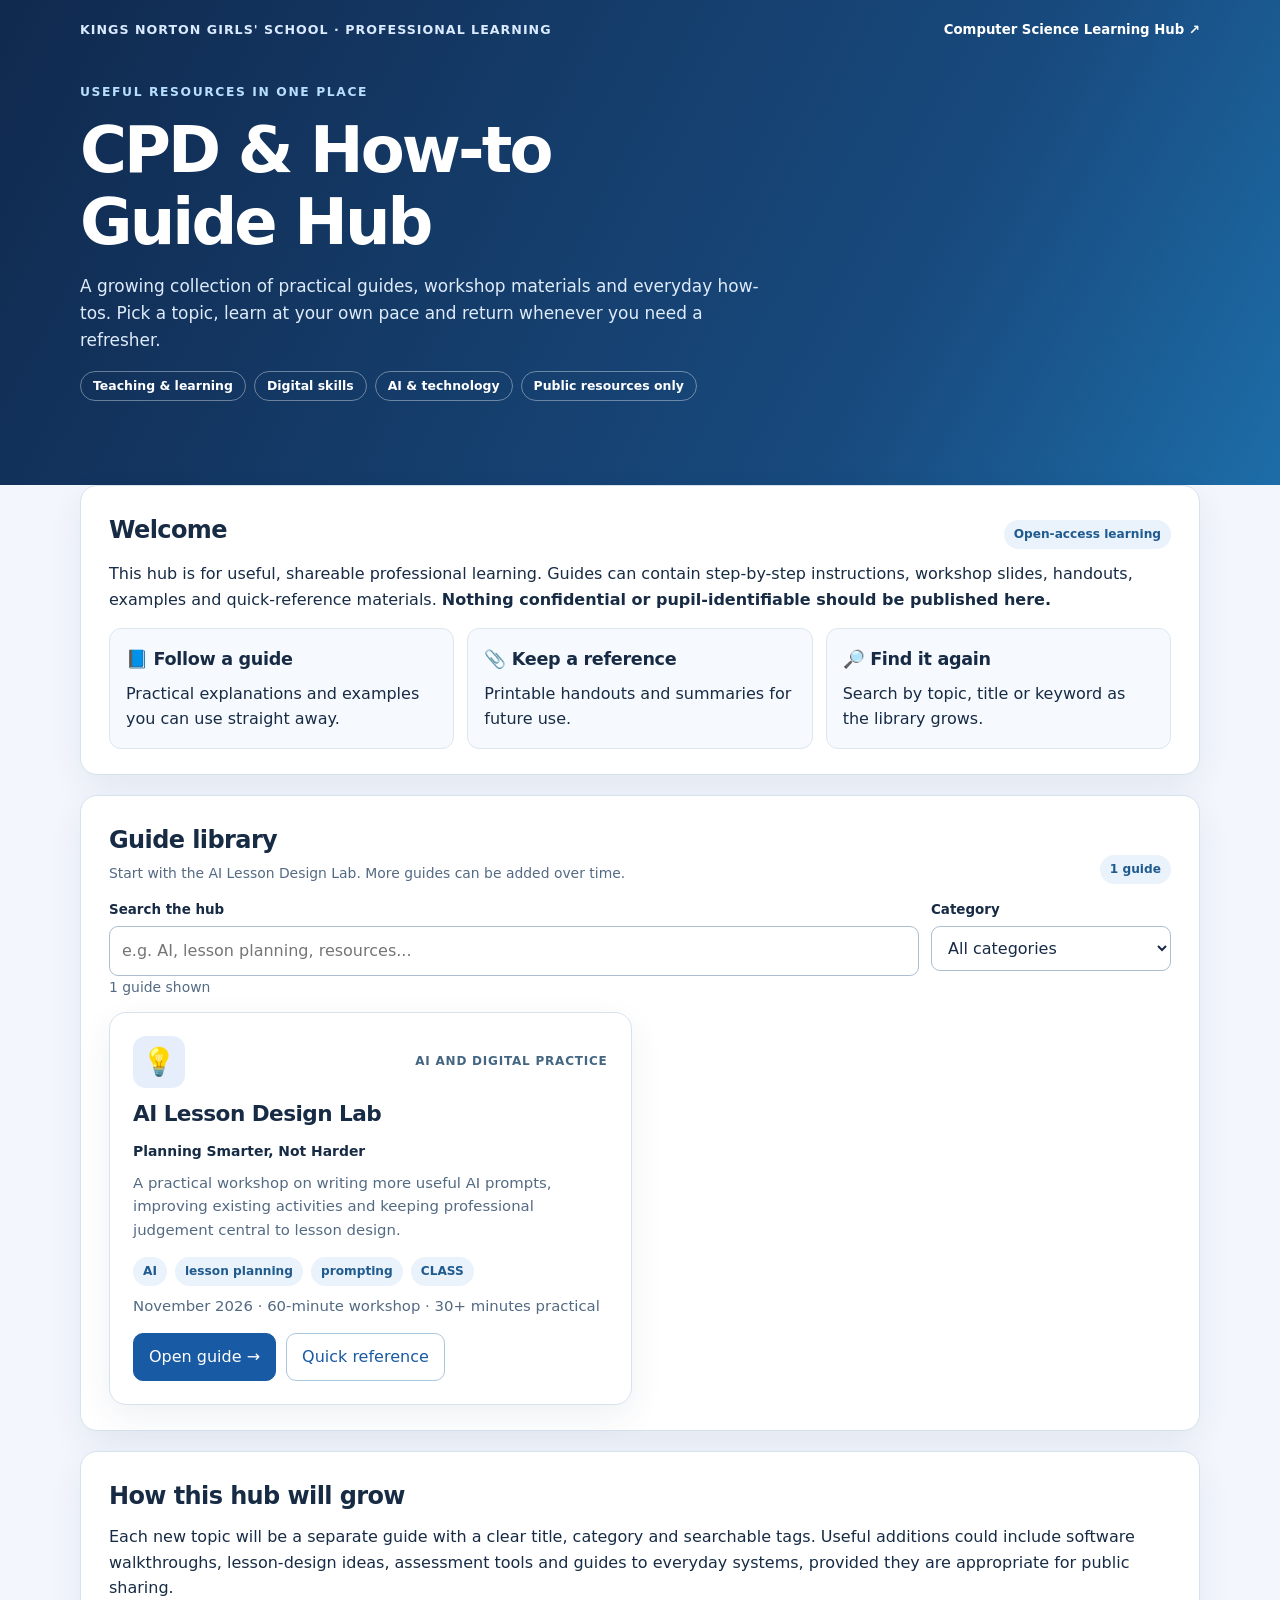
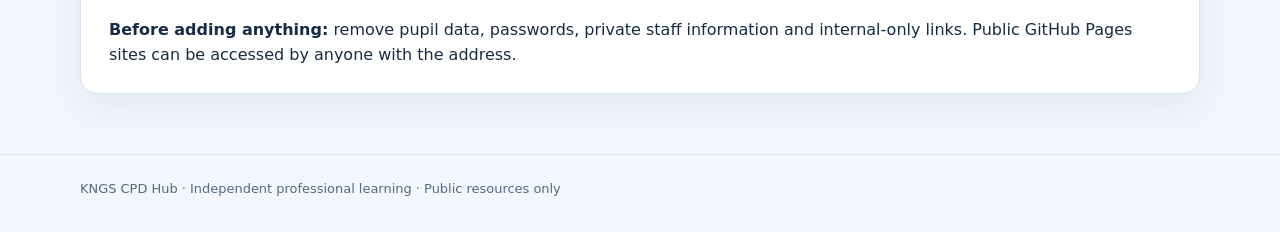
==== index.html @ 3f7cb76c "Create responsive public KNGS CPD and how-to hub homepage" ====
<!doctype html>
<html lang="en-GB">
<head>
<meta charset="utf-8">
<meta name="viewport" content="width=device-width,initial-scale=1">
<meta name="theme-color" content="#102d59">
<meta name="description" content="KNGS CPD Hub: open-access guides, workshops and practical help for teaching, digital tools and professional development.">
<title>KNGS CPD Hub | Staff Guides &amp; How-tos</title>
<link rel="stylesheet" href="styles.css">
</head>
<body>
<header class="top"><div class="wrap">
  <nav class="topbar" aria-label="Main navigation"><span class="brand">Kings Norton Girls' School · Professional Learning</span><a class="toplink" href="https://kingsnortongirls.github.io/homepage/">Computer Science Learning Hub ↗</a></nav>
  <div class="hero"><div class="eyebrow">Useful resources in one place</div><h1>CPD &amp; How-to<br>Guide Hub</h1><p>A growing collection of practical guides, workshop materials and everyday how-tos. Pick a topic, learn at your own pace and return whenever you need a refresher.</p><div class="hero-tags"><span>Teaching &amp; learning</span><span>Digital skills</span><span>AI &amp; technology</span><span>Public resources only</span></div></div>
</div></header>
<main class="wrap">
 <section class="panel"><div class="section-heading" style="margin:0 0 12px"><h2>Welcome</h2><span class="pill">Open-access learning</span></div>
 <p>This hub is for useful, shareable professional learning. Guides can contain step-by-step instructions, workshop slides, handouts, examples and quick-reference materials. <strong>Nothing confidential or pupil-identifiable should be published here.</strong></p>
 <div class="grid-three">
  <div class="mini-card"><h3>📘 Follow a guide</h3><p>Practical explanations and examples you can use straight away.</p></div>
  <div class="mini-card"><h3>📎 Keep a reference</h3><p>Printable handouts and summaries for future use.</p></div>
  <div class="mini-card"><h3>🔎 Find it again</h3><p>Search by topic, title or keyword as the library grows.</p></div>
 </div></section>
 <section class="panel" aria-labelledby="resource-heading">
  <div class="section-heading" style="margin:0 0 15px"><div><h2 id="resource-heading">Guide library</h2><p class="muted small" style="margin:3px 0 0">Start with the AI Lesson Design Lab. More guides can be added over time.</p></div><span class="pill" id="total">1 guide</span></div>
  <div class="searchrow"><div><label for="search">Search the hub</label><input id="search" type="search" placeholder="e.g. AI, lesson planning, resources..." autocomplete="off"></div><div><label for="category">Category</label><select id="category"><option value="">All categories</option></select></div></div>
  <p id="count" class="muted small" aria-live="polite"></p>
  <div id="library" class="library"></div>
 </section>
 <section class="panel"><h2>How this hub will grow</h2><p>Each new topic will be a separate guide with a clear title, category and searchable tags. Useful additions could include software walkthroughs, lesson-design ideas, assessment tools and guides to everyday systems, provided they are appropriate for public sharing.</p><p style="margin-bottom:0"><strong>Before adding anything:</strong> remove pupil data, passwords, private staff information and internal-only links. Public GitHub Pages sites can be accessed by anyone with the address.</p></section>
</main>
<footer class="footer"><div class="wrap">KNGS CPD Hub · Independent professional learning · Public resources only</div></footer>
<script src="guides.js"></script>
<script>
(function(){
 "use strict";
 const search=document.getElementById('search'),category=document.getElementById('category'),out=document.getElementById('library'),count=document.getElementById('count');
 const safe=s=>String(s||'').replace(/[&<>"']/g,c=>({'&':'&amp;','<':'&lt;','>':'&gt;','"':'&quot;','\'':'&#39;'}[c]));
 const cats=[...new Set(CPD_GUIDES.map(g=>g.category))].sort();
 cats.forEach(c=>{const o=document.createElement('option');o.value=c;o.textContent=c;category.appendChild(o)});
 document.getElementById('total').textContent=CPD_GUIDES.length+' '+(CPD_GUIDES.length===1?'guide':'guides');
 function render(){
  const query=search.value.trim().toLowerCase(),cat=category.value;
  const list=CPD_GUIDES.filter(g=>(!cat||g.category===cat)&&(!query||[g.title,g.subtitle,g.description,g.category,...g.tags].join(' ').toLowerCase().includes(query)));
  count.textContent=list.length+' '+(list.length===1?'guide':'guides')+' shown';
  out.innerHTML=list.map(g=>'<article class="card resource-card"><div class="resource-top"><span class="resource-icon" aria-hidden="true">💡</span><span class="category">'+safe(g.category)+'</span></div><h3>'+safe(g.title)+'</h3><div class="bold small">'+safe(g.subtitle)+'</div><p>'+safe(g.description)+'</p><div class="pills">'+g.tags.slice(0,4).map(t=>'<span class="pill">'+safe(t)+'</span>').join('')+'</div><p class="micro muted">'+safe(g.updated)+' · '+safe(g.duration)+'</p><div class="actions"><a class="btn" href="'+safe(g.guide)+'">Open guide →</a><a class="btn secondary" href="'+safe(g.handout)+'">Quick reference</a></div></article>').join('')||'<div class="empty">No guides match your search. Try a different keyword.</div>';
 }
 search.addEventListener('input',render);category.addEventListener('change',render);render();
})();
</script>
</body></html>
---- styles.css ----
:root{--navy:#102d59;--blue:#185aa3;--ink:#172b45;--muted:#536a83;--pale:#f3f6fc;--line:#d7e2ef;--white:#fff;--teal:#16735d;--shadow:0 12px 34px #123b6512}
*{box-sizing:border-box}
html{scroll-behavior:smooth}
body{margin:0;background:var(--pale);color:var(--ink);font:16px/1.6 system-ui,-apple-system,BlinkMacSystemFont,"Segoe UI",Arial,sans-serif}
h1,h2,h3,h4,p{margin-top:0}
a{color:#165b9f}
a:focus-visible,button:focus-visible,input:focus-visible,select:focus-visible,summary:focus-visible{outline:3px solid #dba43e;outline-offset:3px}
.wrap{width:min(1120px,calc(100% - 38px));margin:auto}
.top{background:linear-gradient(118deg,#10294e 0%,#184a7e 70%,#1d6da8 100%);color:white;padding:19px 0 72px}
.topbar{display:flex;gap:14px;align-items:center;justify-content:space-between;flex-wrap:wrap}
.brand{font-size:.79rem;font-weight:850;letter-spacing:.08em;text-transform:uppercase;color:#daeaff}
.toplink{color:white;text-decoration:none;font-weight:750;font-size:.83rem}
.hero{padding:43px 0 12px}
.eyebrow{font-size:.77rem;font-weight:800;letter-spacing:.13em;text-transform:uppercase;color:#b9dfff}
.hero h1{font-size:clamp(2.2rem,5.2vw,4rem);line-height:1.13;letter-spacing:-.045em;margin:11px 0 14px}
.hero p{color:#deebfa;max-width:700px;font-size:1.06rem}
.hero-tags{display:flex;flex-wrap:wrap;gap:8px}
.hero-tags span{border:1px solid #ffffff5f;border-radius:99px;padding:4px 12px;font-weight:700;font-size:.78rem}
main{position:relative;margin-top:-40px;padding-bottom:40px}
.card,.panel{border:1px solid var(--line);background:var(--white);border-radius:17px;box-shadow:var(--shadow)}
.panel{padding:25px 28px;margin-bottom:20px}
.panel h2{font-size:1.5rem;letter-spacing:-.025em;margin-bottom:9px}
.panel h3{font-size:1.1rem;letter-spacing:-.018em}
.muted{color:var(--muted)}.small{font-size:.87rem}.micro{font-size:.75rem}.bold{font-weight:800}
.pills{display:flex;flex-wrap:wrap;gap:8px}
.pill{background:#eaf2fb;color:#205b8f;border-radius:99px;font-size:.76rem;font-weight:800;padding:5px 10px}
.btn{background:var(--blue);border:1px solid var(--blue);color:#fff;border-radius:10px;padding:10px 15px;display:inline-flex;gap:8px;align-items:center;justify-content:center;font:800 .9rem/1.4 inherit;text-decoration:none;cursor:pointer}
.btn:hover{background:#103e76;color:white}
.btn.secondary{background:#fff;color:var(--blue);border-color:#a9c6df}
.btn.secondary:hover{background:#ecf4fb;color:var(--blue)}
.btn.teal{background:#126f58;border-color:#126f58}
.actions{display:flex;flex-wrap:wrap;gap:10px}
.section-heading{display:flex;justify-content:space-between;align-items:end;gap:12px;flex-wrap:wrap;margin:30px 0 14px}
.section-heading h2{margin:0}
.searchrow{display:grid;grid-template-columns:minmax(230px,1fr) 240px;gap:12px}
.searchrow label{font-weight:750;font-size:.84rem;display:block;margin:0 0 5px}
.searchrow input,.searchrow select{border:1px solid #adbed0;border-radius:9px;padding:11px 12px;width:100%;font:inherit;background:#fff;color:var(--ink)}
.library{display:grid;grid-template-columns:repeat(2,minmax(0,1fr));gap:17px}
.resource-card{padding:23px;display:flex;flex-direction:column;gap:9px}
.resource-card h3{font-size:1.35rem;margin:0;letter-spacing:-.025em}
.resource-card p{color:var(--muted);font-size:.93rem;margin-bottom:5px}
.resource-card .actions{margin-top:auto}
.resource-icon{width:52px;height:52px;display:grid;place-items:center;border-radius:13px;background:#e6eefc;font-size:1.7rem}
.resource-top{display:flex;align-items:center;justify-content:space-between;gap:9px}
.category{font-size:.75rem;font-weight:800;text-transform:uppercase;letter-spacing:.065em;color:#446682}
.empty{color:var(--muted);text-align:center;padding:30px;border:1px dashed #bbcddd;border-radius:12px}
.guide-header{display:flex;justify-content:space-between;gap:15px;align-items:flex-start}
.guide-header h1{margin:8px 0;font-size:clamp(1.8rem,4vw,2.45rem);line-height:1.16;letter-spacing:-.035em}
.guide-title{font-size:clamp(1.8rem,4vw,2.45rem);line-height:1.18;letter-spacing:-.03em}
.kicker{font-size:.75rem;text-transform:uppercase;color:#356994;letter-spacing:.1em;font-weight:850}
.framework{display:grid;grid-template-columns:repeat(5,minmax(0,1fr));gap:9px}
.framework .block{padding:13px;border-radius:12px;border:1px solid var(--line);background:#f7fbff}
.framework .block:nth-child(1){background:#eeedff}.framework .block:nth-child(2){background:#e8f7f3}.framework .block:nth-child(3){background:#fff6e4}.framework .block:nth-child(4){background:#fff0f0}.framework .block:nth-child(5){background:#eff0ff}
.framework strong{display:block;font-size:1rem}.framework .letter{font-weight:900;font-size:1.32rem}.framework p{font-size:.79rem;color:#41566a;margin:6px 0}
.framework ul{font-size:.76rem;margin:0;padding-left:18px}
.checklist{padding-left:22px}.checklist li{padding:4px 0}
.callout{background:#eef5fd;border:1px solid #bfd4eb;border-left:4px solid #276ba5;padding:14px 16px;border-radius:8px;margin:12px 0}
.warning{background:#fff7e8;border-color:#f1d9a8;border-left-color:#b9811b}
.prompts{display:grid;grid-template-columns:repeat(2,minmax(0,1fr));gap:12px}
.prompt{background:#f7faff;border:1px solid #d6e4f2;border-radius:13px;padding:17px}
.prompt h3{margin-bottom:6px}.prompt p{margin:0 0 12px}
pre,.sample{white-space:pre-wrap;overflow-wrap:anywhere;background:#f4f8fd;border:1px solid #dce7f1;border-radius:11px;padding:15px 17px;font:inherit}
.grid-two{display:grid;grid-template-columns:repeat(2,minmax(0,1fr));gap:13px}
.grid-three{display:grid;grid-template-columns:repeat(3,minmax(0,1fr));gap:13px}
.mini-card{background:#f6f9fd;border:1px solid #dce6ef;border-radius:12px;padding:16px}
.mini-card h3{margin:0 0 7px}.mini-card p:last-child{margin:0}
.hr{border:0;border-top:1px solid var(--line);margin:23px 0}
details{border:1px solid var(--line);border-radius:11px;padding:13px 15px;background:#f8fbff;margin:9px 0}
summary{font-weight:800;cursor:pointer}
.steps{padding-left:26px}.steps li{margin-bottom:10px}
.footer{border-top:1px solid var(--line);padding:24px 0 32px;font-size:.81rem;color:var(--muted)}
.slidebox{background:white;border:1px solid var(--line);border-radius:17px;padding:26px;min-height:300px;box-shadow:var(--shadow)}
.slidebox .big-number{font-size:3rem;line-height:1;color:#2b6396;font-weight:900}
.slidebox h2{margin:10px 0 15px;font-size:1.9rem}
.slide-nav{display:flex;gap:8px;flex-wrap:wrap;align-items:center;justify-content:space-between;margin-top:14px}
.slide-nav button{min-width:112px}
.slide-content{min-height:150px}
.slide-content li{margin:8px 0}
.site-map{display:flex;gap:8px;flex-wrap:wrap;margin-top:20px}
.site-map a{text-decoration:none;border-radius:9px;border:1px solid #c8d9ed;background:white;padding:7px 11px;font-size:.78rem;font-weight:800}
@media(max-width:900px){.framework{grid-template-columns:repeat(3,minmax(0,1fr))}}
@media(max-width:640px){.panel{padding:18px}.framework{grid-template-columns:repeat(2,minmax(0,1fr))}.searchrow,.library,.prompts,.grid-two,.grid-three{grid-template-columns:1fr}.hero{padding:26px 0 8px}}
@media(prefers-reduced-motion:reduce){html{scroll-behavior:auto}}
@page{size:A4;margin:12mm}
@media print{body{background:white;color:black;font-size:10pt}.top,.footer,.no-print,.actions,.site-map,.slide-nav{display:none!important}main{margin:0;padding:0}.wrap{width:100%;max-width:none}.panel,.card{border:none;box-shadow:none;margin:0;padding:0}.framework{grid-template-columns:repeat(5,minmax(0,1fr));gap:5px}.framework .block{padding:8px}.framework p,.framework ul{font-size:7pt}.guide-title{font-size:20pt}.prompts{grid-template-columns:repeat(2,minmax(0,1fr))}.prompt{break-inside:avoid}a{text-decoration:none;color:black}.handout-only{display:block}}
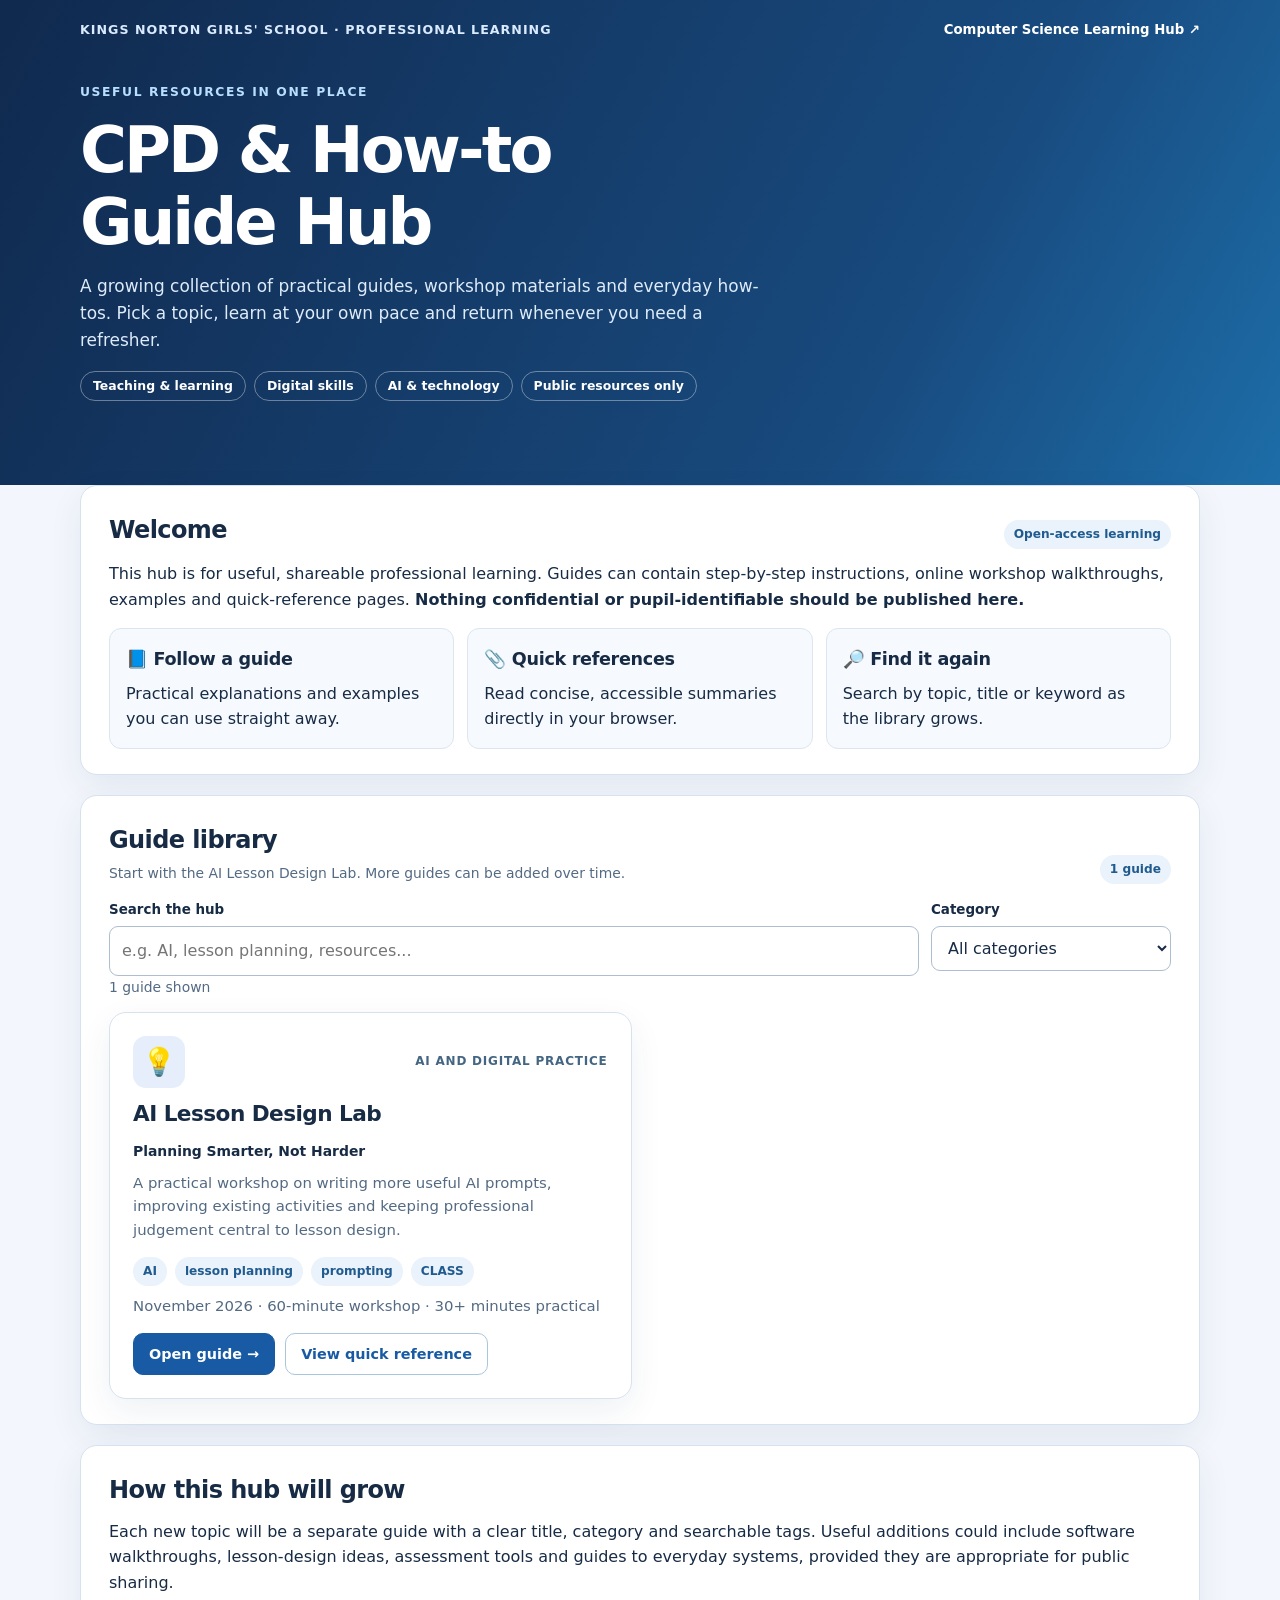
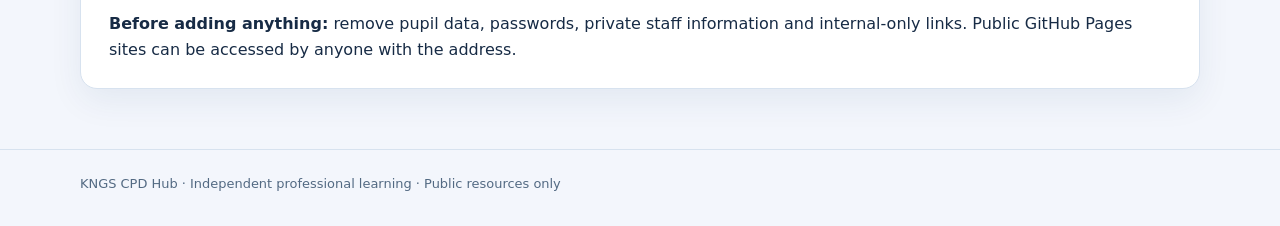
==== commit ce9a7d25: "Remove external branding and downloads from public CPD content" ====
--- a/index.html
+++ b/index.html
@@ -15,10 +15,10 @@
 </div></header>
 <main class="wrap">
  <section class="panel"><div class="section-heading" style="margin:0 0 12px"><h2>Welcome</h2><span class="pill">Open-access learning</span></div>
- <p>This hub is for useful, shareable professional learning. Guides can contain step-by-step instructions, workshop slides, handouts, examples and quick-reference materials. <strong>Nothing confidential or pupil-identifiable should be published here.</strong></p>
+ <p>This hub is for useful, shareable professional learning. Guides can contain step-by-step instructions, online workshop walkthroughs, examples and quick-reference pages. <strong>Nothing confidential or pupil-identifiable should be published here.</strong></p>
  <div class="grid-three">
   <div class="mini-card"><h3>📘 Follow a guide</h3><p>Practical explanations and examples you can use straight away.</p></div>
-  <div class="mini-card"><h3>📎 Keep a reference</h3><p>Printable handouts and summaries for future use.</p></div>
+  <div class="mini-card"><h3>📎 Quick references</h3><p>Read concise, accessible summaries directly in your browser.</p></div>
   <div class="mini-card"><h3>🔎 Find it again</h3><p>Search by topic, title or keyword as the library grows.</p></div>
  </div></section>
  <section class="panel" aria-labelledby="resource-heading">
@@ -43,7 +43,7 @@
   const query=search.value.trim().toLowerCase(),cat=category.value;
   const list=CPD_GUIDES.filter(g=>(!cat||g.category===cat)&&(!query||[g.title,g.subtitle,g.description,g.category,...g.tags].join(' ').toLowerCase().includes(query)));
   count.textContent=list.length+' '+(list.length===1?'guide':'guides')+' shown';
-  out.innerHTML=list.map(g=>'<article class="card resource-card"><div class="resource-top"><span class="resource-icon" aria-hidden="true">💡</span><span class="category">'+safe(g.category)+'</span></div><h3>'+safe(g.title)+'</h3><div class="bold small">'+safe(g.subtitle)+'</div><p>'+safe(g.description)+'</p><div class="pills">'+g.tags.slice(0,4).map(t=>'<span class="pill">'+safe(t)+'</span>').join('')+'</div><p class="micro muted">'+safe(g.updated)+' · '+safe(g.duration)+'</p><div class="actions"><a class="btn" href="'+safe(g.guide)+'">Open guide →</a><a class="btn secondary" href="'+safe(g.handout)+'">Quick reference</a></div></article>').join('')||'<div class="empty">No guides match your search. Try a different keyword.</div>';
+  out.innerHTML=list.map(g=>'<article class="card resource-card"><div class="resource-top"><span class="resource-icon" aria-hidden="true">💡</span><span class="category">'+safe(g.category)+'</span></div><h3>'+safe(g.title)+'</h3><div class="bold small">'+safe(g.subtitle)+'</div><p>'+safe(g.description)+'</p><div class="pills">'+g.tags.slice(0,4).map(t=>'<span class="pill">'+safe(t)+'</span>').join('')+'</div><p class="micro muted">'+safe(g.updated)+' · '+safe(g.duration)+'</p><div class="actions"><a class="btn" href="'+safe(g.guide)+'">Open guide →</a><a class="btn secondary" href="'+safe(g.handout)+'">View quick reference</a></div></article>').join('')||'<div class="empty">No guides match your search. Try a different keyword.</div>';
  }
  search.addEventListener('input',render);category.addEventListener('change',render);render();
 })();
--- a/styles.css
+++ b/styles.css
@@ -1,5 +1,6 @@
 :root{--navy:#102d59;--blue:#185aa3;--ink:#172b45;--muted:#536a83;--pale:#f3f6fc;--line:#d7e2ef;--white:#fff;--teal:#16735d;--shadow:0 12px 34px #123b6512}
 *{box-sizing:border-box}
+[hidden]{display:none!important}
 html{scroll-behavior:smooth}
 body{margin:0;background:var(--pale);color:var(--ink);font:16px/1.6 system-ui,-apple-system,BlinkMacSystemFont,"Segoe UI",Arial,sans-serif}
 h1,h2,h3,h4,p{margin-top:0}
@@ -24,7 +25,7 @@
 .muted{color:var(--muted)}.small{font-size:.87rem}.micro{font-size:.75rem}.bold{font-weight:800}
 .pills{display:flex;flex-wrap:wrap;gap:8px}
 .pill{background:#eaf2fb;color:#205b8f;border-radius:99px;font-size:.76rem;font-weight:800;padding:5px 10px}
-.btn{background:var(--blue);border:1px solid var(--blue);color:#fff;border-radius:10px;padding:10px 15px;display:inline-flex;gap:8px;align-items:center;justify-content:center;font:800 .9rem/1.4 inherit;text-decoration:none;cursor:pointer}
+.btn{background:var(--blue);border:1px solid var(--blue);color:#fff;border-radius:10px;padding:10px 15px;display:inline-flex;gap:8px;align-items:center;justify-content:center;font-weight:800;font-size:.9rem;line-height:1.4;font-family:inherit;text-decoration:none;cursor:pointer}
 .btn:hover{background:#103e76;color:white}
 .btn.secondary{background:#fff;color:var(--blue);border-color:#a9c6df}
 .btn.secondary:hover{background:#ecf4fb;color:var(--blue)}
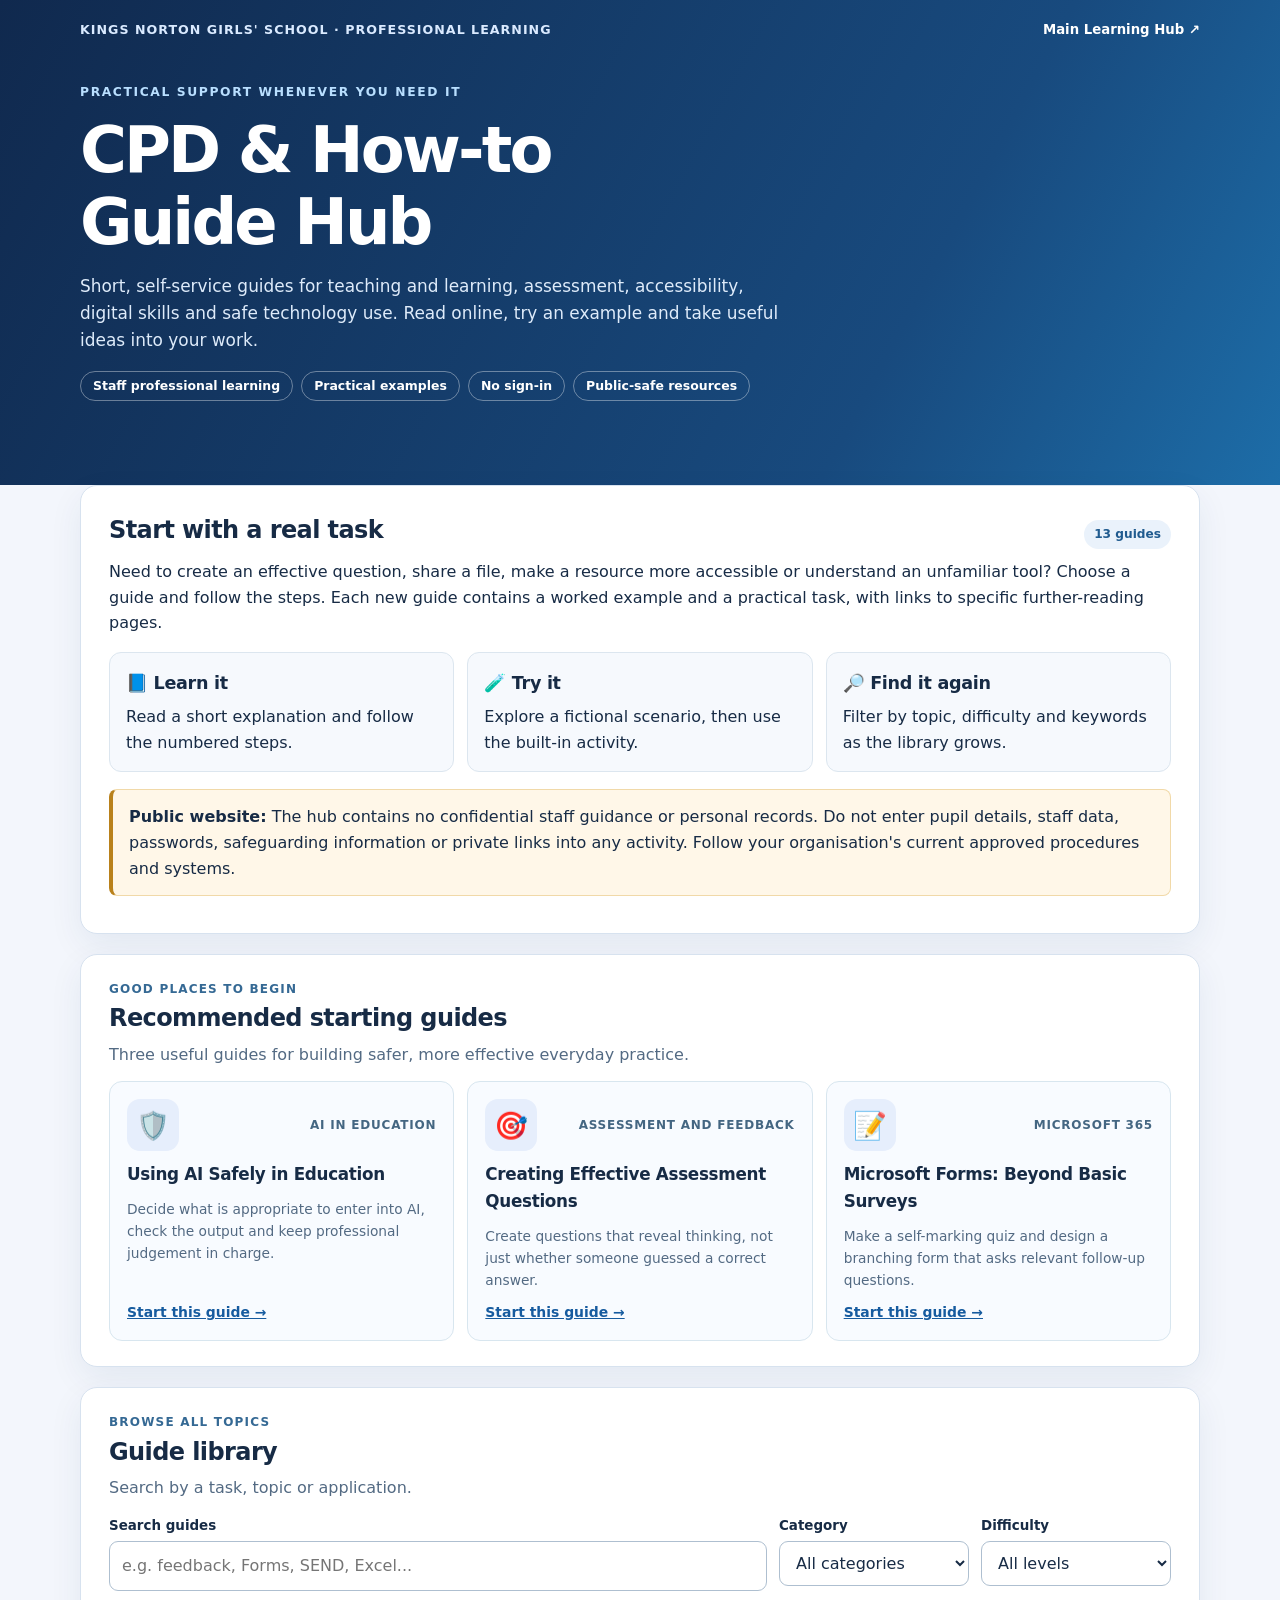
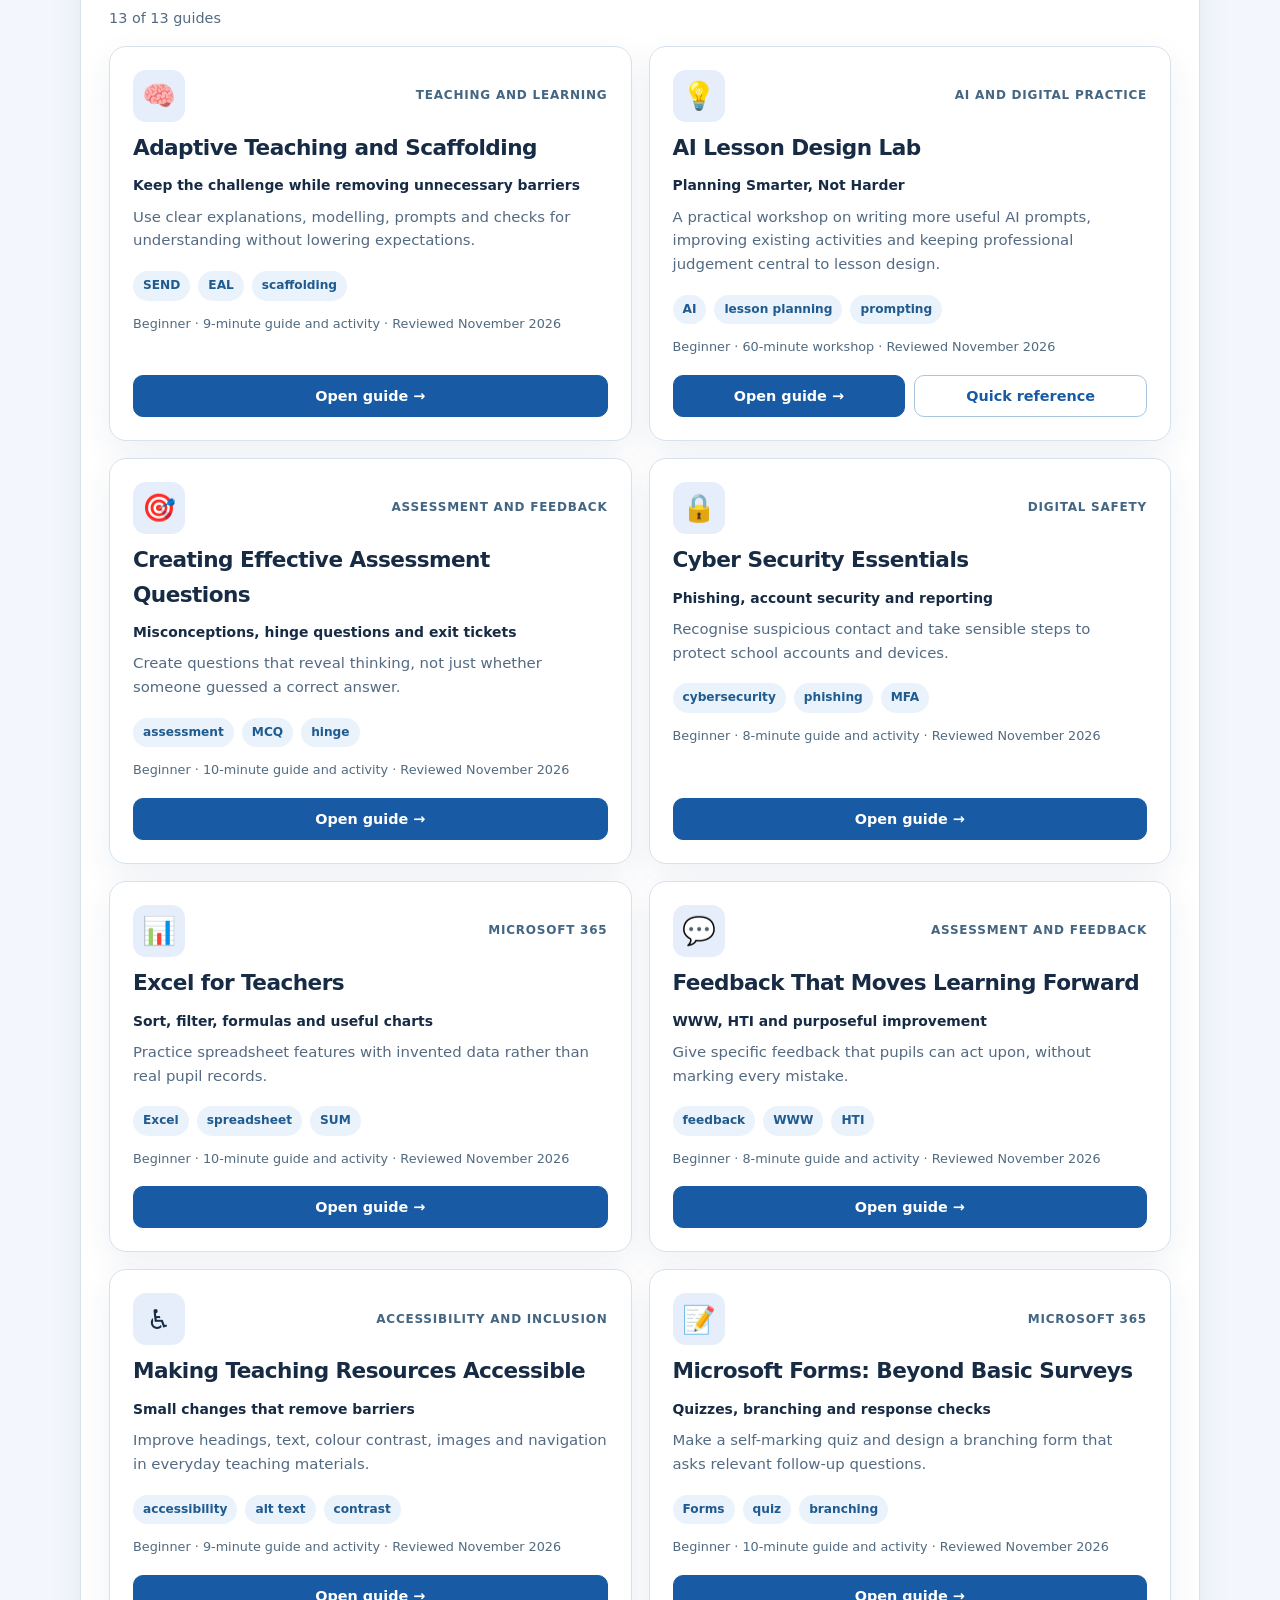
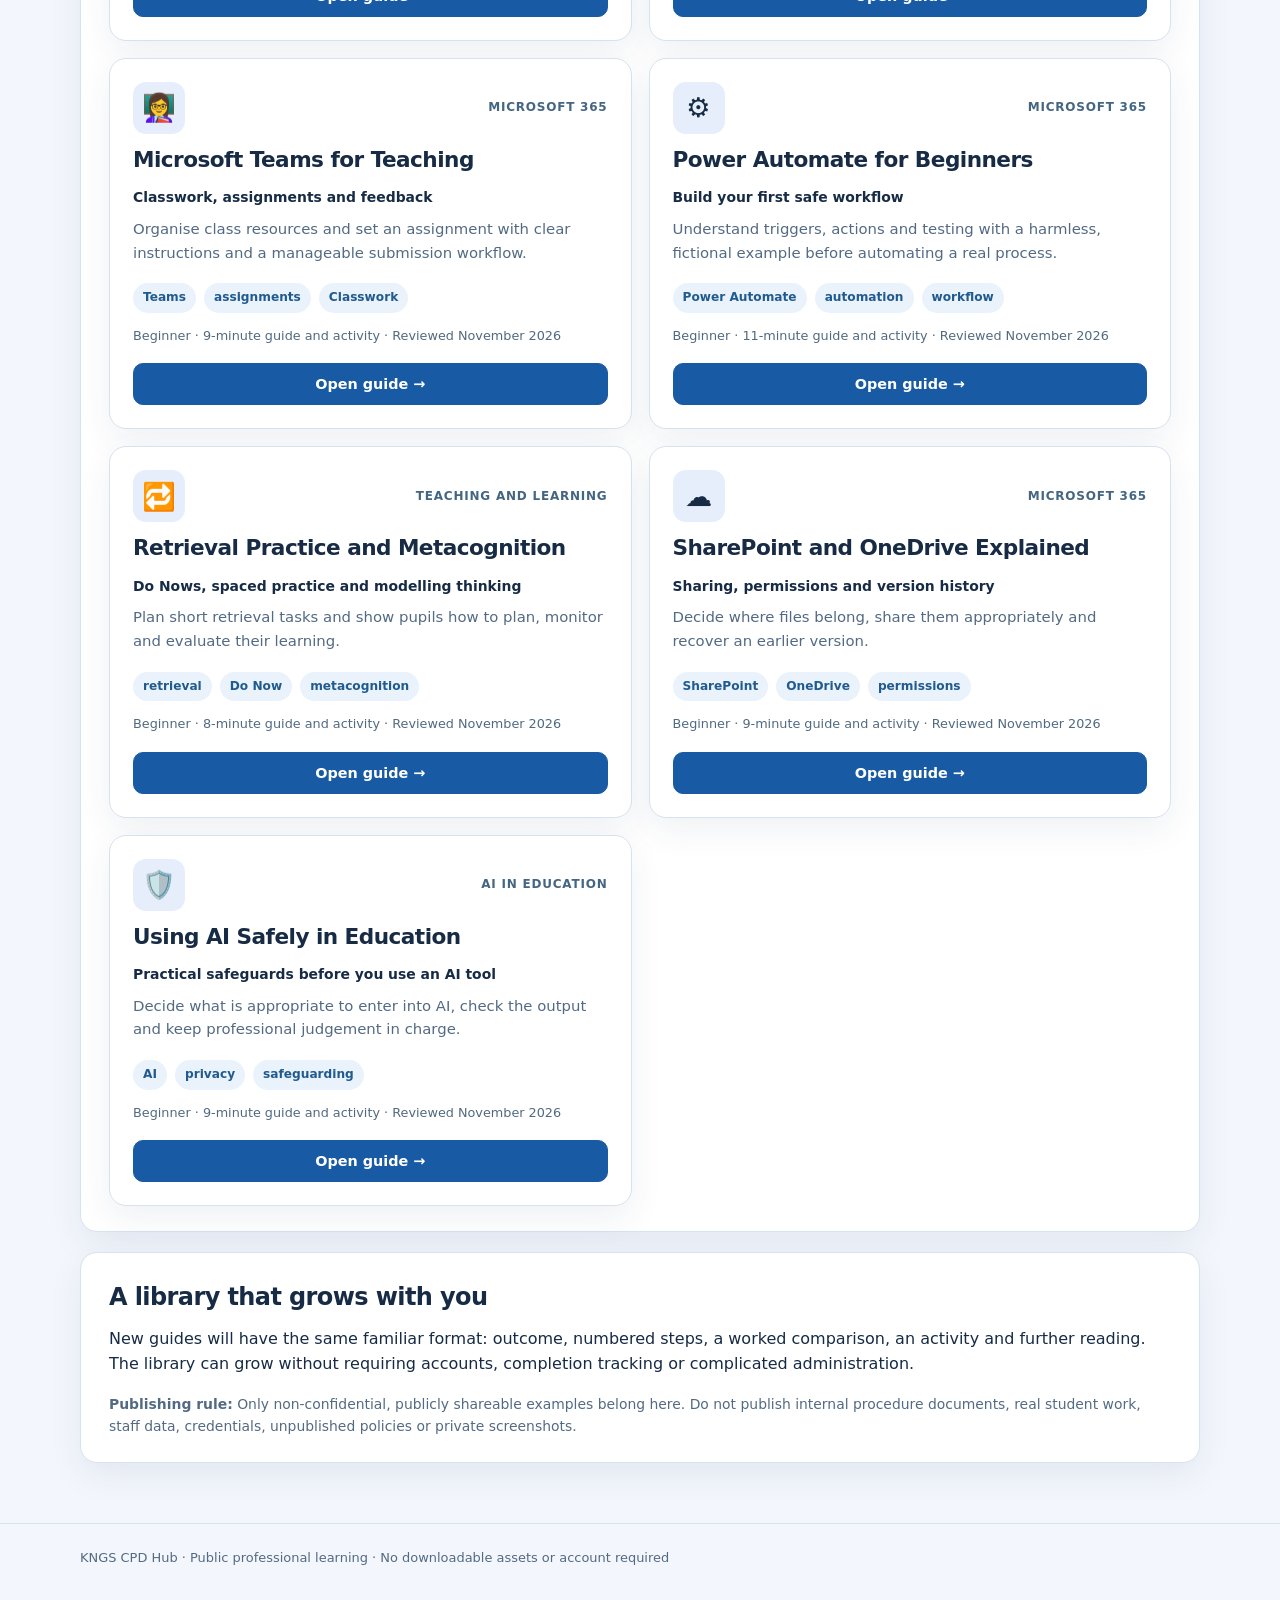
==== commit 5043a214: "Expand CPD homepage to searchable 13-guide library with featured topics and difficulty filters" ====
--- a/index.html
+++ b/index.html
@@ -1,51 +1,92 @@
 <!doctype html>
 <html lang="en-GB">
 <head>
-<meta charset="utf-8">
-<meta name="viewport" content="width=device-width,initial-scale=1">
+<meta charset="utf-8"><meta name="viewport" content="width=device-width,initial-scale=1">
 <meta name="theme-color" content="#102d59">
-<meta name="description" content="KNGS CPD Hub: open-access guides, workshops and practical help for teaching, digital tools and professional development.">
-<title>KNGS CPD Hub | Staff Guides &amp; How-tos</title>
+<meta name="description" content="KNGS CPD Hub: public, practical teaching guides, digital skills, assessment, accessibility and professional learning.">
+<title>KNGS CPD Hub | Professional Learning and How-to Guides</title>
 <link rel="stylesheet" href="styles.css">
+<style>
+.filter-panel{display:grid;grid-template-columns:minmax(240px,1fr) repeat(2,minmax(145px,190px));gap:12px}
+.filter-panel label{display:block;font-size:.84rem;font-weight:800;margin-bottom:5px}
+.filter-panel input,.filter-panel select{width:100%;border:1px solid #aebfd0;border-radius:9px;padding:11px 12px;background:white;font:inherit;color:var(--ink)}
+.guide-count{font-size:.9rem;color:var(--muted);margin:16px 0}
+.resource-card .card-bottom{display:flex;gap:9px;align-items:center;justify-content:space-between;flex-wrap:wrap;margin-top:auto;padding-top:8px}
+.resource-card .card-bottom a{flex:1}.resource-card .meta-line{font-size:.8rem;color:#516a80}
+.resource-card .resource-icon{flex:none}.resource-card .pills{margin:4px 0}
+.section-intro{display:flex;justify-content:space-between;align-items:end;gap:15px;flex-wrap:wrap;margin-bottom:14px}
+.section-intro h2{margin-bottom:4px}.section-intro p{margin:0;color:var(--muted)}
+.card .new-guide{font-size:.73rem;color:#245d85;font-weight:750}
+.featured-grid{display:grid;grid-template-columns:repeat(3,minmax(0,1fr));gap:13px}
+.featured{display:flex;flex-direction:column;gap:10px;border:1px solid #d8e6ef;border-radius:13px;background:#f8fbff;padding:17px}
+.featured h3{margin:0;font-size:1.05rem}.featured p{font-size:.86rem;color:var(--muted);flex:1;margin:0}.featured a{font-weight:800;font-size:.87rem}
+.small-note{font-size:.78rem;color:var(--muted)}
+@media(max-width:850px){.featured-grid{grid-template-columns:1fr 1fr}.filter-panel{grid-template-columns:1fr 1fr}.filter-panel>div:first-child{grid-column:1 / -1}}
+@media(max-width:600px){.featured-grid,.filter-panel{grid-template-columns:1fr}.filter-panel>div:first-child{grid-column:auto}}
+</style>
 </head>
 <body>
 <header class="top"><div class="wrap">
-  <nav class="topbar" aria-label="Main navigation"><span class="brand">Kings Norton Girls' School · Professional Learning</span><a class="toplink" href="https://kingsnortongirls.github.io/homepage/">Computer Science Learning Hub ↗</a></nav>
-  <div class="hero"><div class="eyebrow">Useful resources in one place</div><h1>CPD &amp; How-to<br>Guide Hub</h1><p>A growing collection of practical guides, workshop materials and everyday how-tos. Pick a topic, learn at your own pace and return whenever you need a refresher.</p><div class="hero-tags"><span>Teaching &amp; learning</span><span>Digital skills</span><span>AI &amp; technology</span><span>Public resources only</span></div></div>
+ <nav class="topbar" aria-label="Main navigation"><span class="brand">Kings Norton Girls' School · Professional Learning</span><a class="toplink" href="https://kingsnortongirls.github.io/homepage/">Main Learning Hub ↗</a></nav>
+ <div class="hero"><div class="eyebrow">Practical support whenever you need it</div><h1>CPD &amp; How-to<br>Guide Hub</h1><p>Short, self-service guides for teaching and learning, assessment, accessibility, digital skills and safe technology use. Read online, try an example and take useful ideas into your work.</p><div class="hero-tags"><span>Staff professional learning</span><span>Practical examples</span><span>No sign-in</span><span>Public-safe resources</span></div></div>
 </div></header>
 <main class="wrap">
- <section class="panel"><div class="section-heading" style="margin:0 0 12px"><h2>Welcome</h2><span class="pill">Open-access learning</span></div>
- <p>This hub is for useful, shareable professional learning. Guides can contain step-by-step instructions, online workshop walkthroughs, examples and quick-reference pages. <strong>Nothing confidential or pupil-identifiable should be published here.</strong></p>
- <div class="grid-three">
-  <div class="mini-card"><h3>📘 Follow a guide</h3><p>Practical explanations and examples you can use straight away.</p></div>
-  <div class="mini-card"><h3>📎 Quick references</h3><p>Read concise, accessible summaries directly in your browser.</p></div>
-  <div class="mini-card"><h3>🔎 Find it again</h3><p>Search by topic, title or keyword as the library grows.</p></div>
- </div></section>
- <section class="panel" aria-labelledby="resource-heading">
-  <div class="section-heading" style="margin:0 0 15px"><div><h2 id="resource-heading">Guide library</h2><p class="muted small" style="margin:3px 0 0">Start with the AI Lesson Design Lab. More guides can be added over time.</p></div><span class="pill" id="total">1 guide</span></div>
-  <div class="searchrow"><div><label for="search">Search the hub</label><input id="search" type="search" placeholder="e.g. AI, lesson planning, resources..." autocomplete="off"></div><div><label for="category">Category</label><select id="category"><option value="">All categories</option></select></div></div>
-  <p id="count" class="muted small" aria-live="polite"></p>
+ <section class="panel">
+  <div class="section-heading" style="margin:0 0 10px"><h2>Start with a real task</h2><span class="pill" id="total">Guides</span></div>
+  <p>Need to create an effective question, share a file, make a resource more accessible or understand an unfamiliar tool? Choose a guide and follow the steps. Each new guide contains a worked example and a practical task, with links to specific further-reading pages.</p>
+  <div class="grid-three">
+   <div class="mini-card"><h3>📘 Learn it</h3><p>Read a short explanation and follow the numbered steps.</p></div>
+   <div class="mini-card"><h3>🧪 Try it</h3><p>Explore a fictional scenario, then use the built-in activity.</p></div>
+   <div class="mini-card"><h3>🔎 Find it again</h3><p>Filter by topic, difficulty and keywords as the library grows.</p></div>
+  </div>
+  <div class="callout warning" style="margin-top:17px"><strong>Public website:</strong> The hub contains no confidential staff guidance or personal records. Do not enter pupil details, staff data, passwords, safeguarding information or private links into any activity. Follow your organisation's current approved procedures and systems.</div>
+ </section>
+ <section class="panel" aria-labelledby="featured-title">
+  <div class="section-intro"><div><div class="kicker">Good places to begin</div><h2 id="featured-title">Recommended starting guides</h2><p>Three useful guides for building safer, more effective everyday practice.</p></div></div>
+  <div class="featured-grid" id="featured"></div>
+ </section>
+ <section class="panel" aria-labelledby="library-title">
+  <div class="section-intro"><div><div class="kicker">Browse all topics</div><h2 id="library-title">Guide library</h2><p>Search by a task, topic or application.</p></div></div>
+  <div class="filter-panel">
+   <div><label for="search">Search guides</label><input id="search" type="search" placeholder="e.g. feedback, Forms, SEND, Excel..." autocomplete="off"></div>
+   <div><label for="category">Category</label><select id="category"><option value="">All categories</option></select></div>
+   <div><label for="level">Difficulty</label><select id="level"><option value="">All levels</option></select></div>
+  </div>
+  <p id="count" class="guide-count" aria-live="polite"></p>
   <div id="library" class="library"></div>
  </section>
- <section class="panel"><h2>How this hub will grow</h2><p>Each new topic will be a separate guide with a clear title, category and searchable tags. Useful additions could include software walkthroughs, lesson-design ideas, assessment tools and guides to everyday systems, provided they are appropriate for public sharing.</p><p style="margin-bottom:0"><strong>Before adding anything:</strong> remove pupil data, passwords, private staff information and internal-only links. Public GitHub Pages sites can be accessed by anyone with the address.</p></section>
+ <section class="panel"><h2>A library that grows with you</h2><p>New guides will have the same familiar format: outcome, numbered steps, a worked comparison, an activity and further reading. The library can grow without requiring accounts, completion tracking or complicated administration.</p><p class="muted small" style="margin-bottom:0"><strong>Publishing rule:</strong> Only non-confidential, publicly shareable examples belong here. Do not publish internal procedure documents, real student work, staff data, credentials, unpublished policies or private screenshots.</p></section>
 </main>
-<footer class="footer"><div class="wrap">KNGS CPD Hub · Independent professional learning · Public resources only</div></footer>
+<footer class="footer"><div class="wrap">KNGS CPD Hub · Public professional learning · No downloadable assets or account required</div></footer>
 <script src="guides.js"></script>
+<script src="guides-data-teaching.js"></script>
+<script src="guides-data-digital.js"></script>
 <script>
 (function(){
- "use strict";
- const search=document.getElementById('search'),category=document.getElementById('category'),out=document.getElementById('library'),count=document.getElementById('count');
- const safe=s=>String(s||'').replace(/[&<>"']/g,c=>({'&':'&amp;','<':'&lt;','>':'&gt;','"':'&quot;','\'':'&#39;'}[c]));
- const cats=[...new Set(CPD_GUIDES.map(g=>g.category))].sort();
- cats.forEach(c=>{const o=document.createElement('option');o.value=c;o.textContent=c;category.appendChild(o)});
- document.getElementById('total').textContent=CPD_GUIDES.length+' '+(CPD_GUIDES.length===1?'guide':'guides');
- function render(){
-  const query=search.value.trim().toLowerCase(),cat=category.value;
-  const list=CPD_GUIDES.filter(g=>(!cat||g.category===cat)&&(!query||[g.title,g.subtitle,g.description,g.category,...g.tags].join(' ').toLowerCase().includes(query)));
-  count.textContent=list.length+' '+(list.length===1?'guide':'guides')+' shown';
-  out.innerHTML=list.map(g=>'<article class="card resource-card"><div class="resource-top"><span class="resource-icon" aria-hidden="true">💡</span><span class="category">'+safe(g.category)+'</span></div><h3>'+safe(g.title)+'</h3><div class="bold small">'+safe(g.subtitle)+'</div><p>'+safe(g.description)+'</p><div class="pills">'+g.tags.slice(0,4).map(t=>'<span class="pill">'+safe(t)+'</span>').join('')+'</div><p class="micro muted">'+safe(g.updated)+' · '+safe(g.duration)+'</p><div class="actions"><a class="btn" href="'+safe(g.guide)+'">Open guide →</a><a class="btn secondary" href="'+safe(g.handout)+'">View quick reference</a></div></article>').join('')||'<div class="empty">No guides match your search. Try a different keyword.</div>';
- }
- search.addEventListener('input',render);category.addEventListener('change',render);render();
+'use strict';
+const old=CPD_GUIDES.map(g=>({...g,icon:'💡',level:'Beginner',minutes:60}));
+const newer=CPD_MORE_GUIDES.map(g=>({...g,guide:'guide.html?id='+encodeURIComponent(g.id)}));
+const guides=[...old,...newer].sort((a,b)=>a.title.localeCompare(b.title,'en-GB'));
+const safe=s=>String(s??'').replace(/[&<>"']/g,c=>({'&':'&amp;','<':'&lt;','>':'&gt;','"':'&quot;',"'":'&#39;'}[c]));
+const search=document.getElementById('search'),category=document.getElementById('category'),level=document.getElementById('level'),out=document.getElementById('library'),count=document.getElementById('count');
+document.getElementById('total').textContent=guides.length+' guides';
+[...new Set(guides.map(g=>g.category))].sort().forEach(x=>{let o=document.createElement('option');o.value=x;o.textContent=x;category.appendChild(o)});
+[...new Set(guides.map(g=>g.level))].sort().forEach(x=>{let o=document.createElement('option');o.value=x;o.textContent=x;level.appendChild(o)});
+const featuredIds=['ai-safety','hinge-questions','forms'];
+document.getElementById('featured').innerHTML=featuredIds.map(id=>{
+ const g=guides.find(x=>x.id===id);if(!g)return '';
+ return '<article class="featured"><div class="resource-top"><span class="resource-icon" aria-hidden="true">'+safe(g.icon)+'</span><span class="category">'+safe(g.category)+'</span></div><h3>'+safe(g.title)+'</h3><p>'+safe(g.description)+'</p><a href="'+safe(g.guide)+'">Start this guide →</a></article>';
+}).join('');
+function render(){
+ const q=search.value.trim().toLowerCase(),cat=category.value,difficulty=level.value;
+ const found=guides.filter(g=>(!cat||g.category===cat)&&(!difficulty||g.level===difficulty)&&(!q||[g.title,g.subtitle,g.description,g.category,...g.tags].join(' ').toLowerCase().includes(q)));
+ count.textContent=found.length+' of '+guides.length+' guides';
+ out.innerHTML=found.length?found.map(g=>{
+ const isOld=g.id==='ai-lesson-design-lab';
+ return '<article class="card resource-card"><div class="resource-top"><span class="resource-icon" aria-hidden="true">'+safe(g.icon)+'</span><span class="category">'+safe(g.category)+'</span></div><h3>'+safe(g.title)+'</h3><div class="bold small">'+safe(g.subtitle)+'</div><p>'+safe(g.description)+'</p><div class="pills">'+g.tags.slice(0,3).map(t=>'<span class="pill">'+safe(t)+'</span>').join('')+'</div><div class="meta-line">'+safe(g.level)+' · '+(isOld?'60-minute workshop':safe(g.minutes)+'-minute guide and activity')+' · Reviewed '+safe(g.updated)+'</div><div class="card-bottom"><a class="btn" href="'+safe(g.guide)+'">Open guide →</a>'+(isOld&&g.handout?'<a class="btn secondary" href="'+safe(g.handout)+'">Quick reference</a>':'')+'</div></article>';
+ }).join(''):'<div class="empty">No guides found. Try another keyword or clear the filters.</div>';
+}
+search.addEventListener('input',render);category.addEventListener('change',render);level.addEventListener('change',render);render();
 })();
 </script>
 </body></html>
